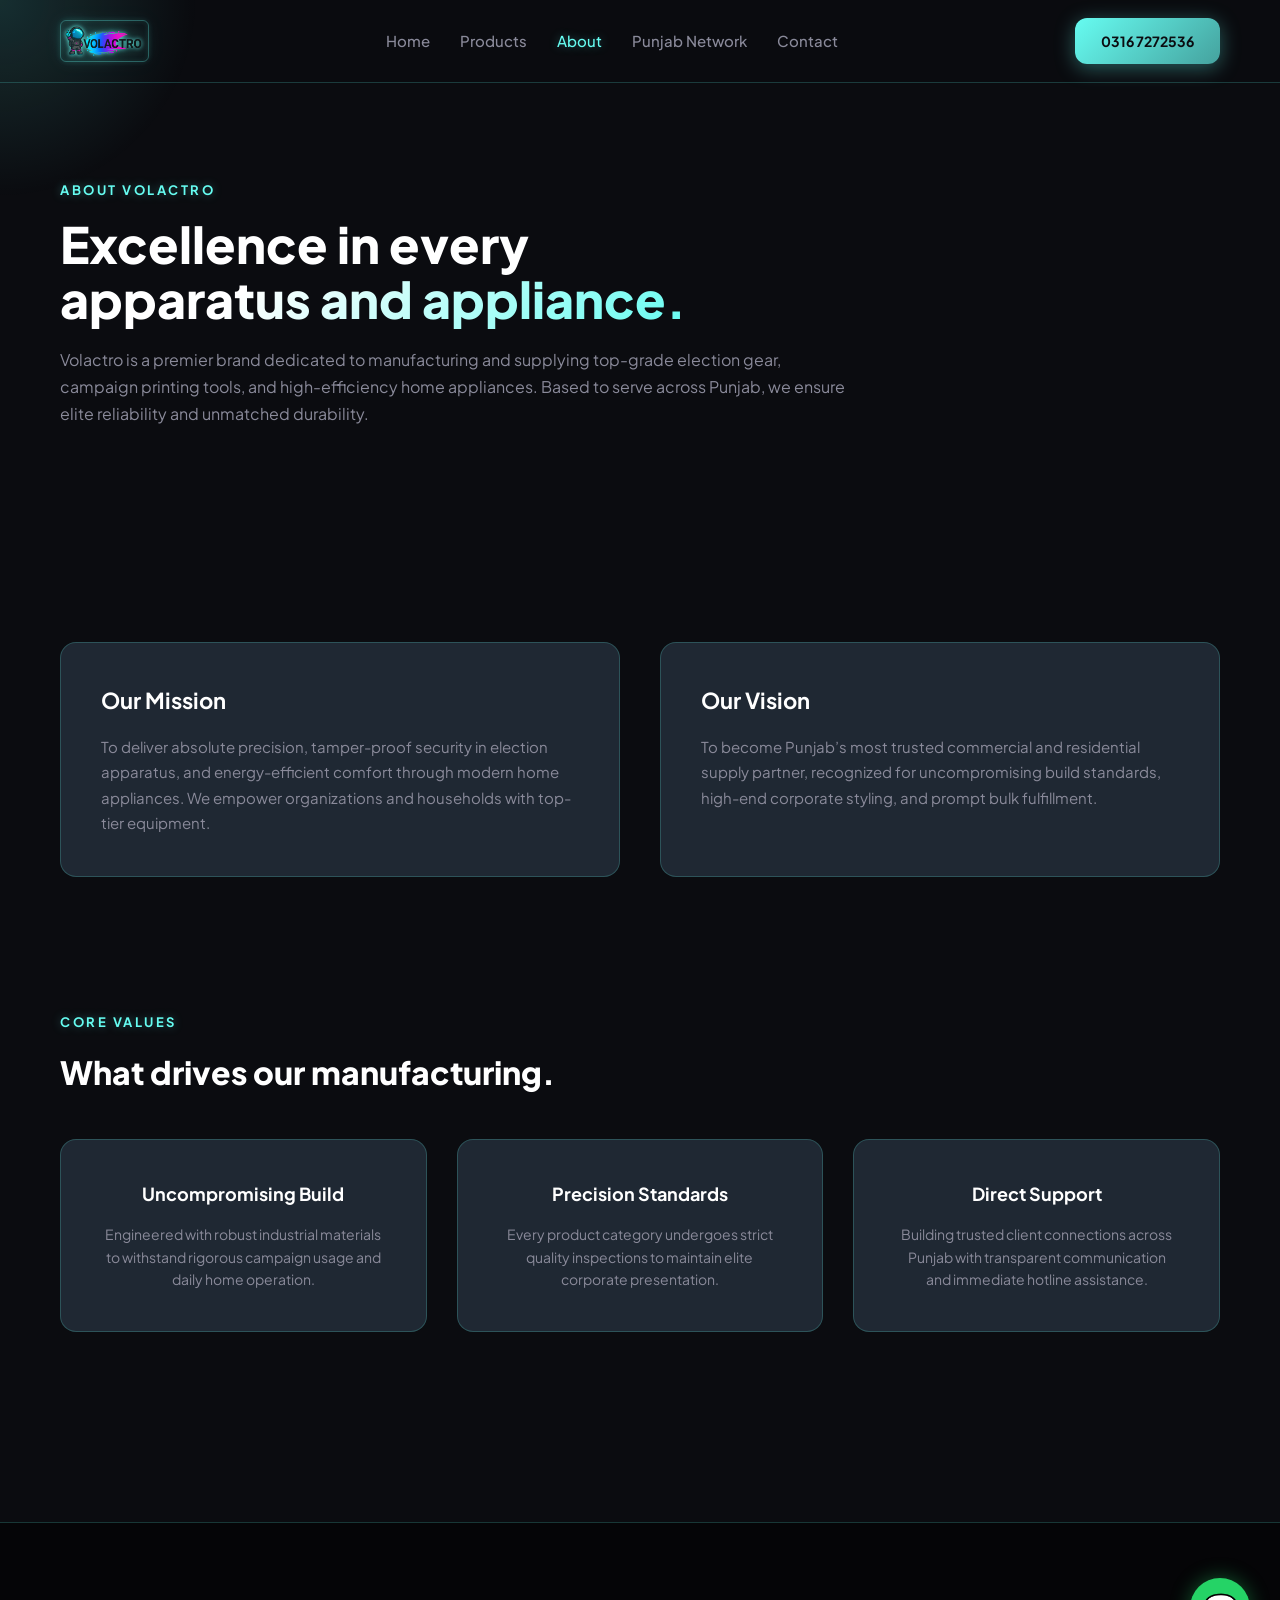
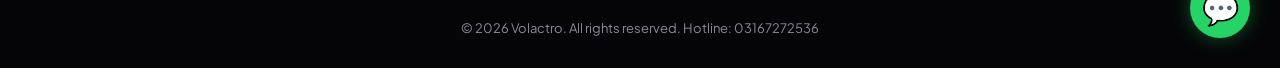
==== about.html @ 0dffbdee "Add files via upload" ====
<!DOCTYPE html>
<html lang="en">
<head>
<meta charset="UTF-8">
<meta name="viewport" content="width=device-width, initial-scale=1.0">
<title>About Volactro — Premium Brand Identity</title>
<link rel="stylesheet" href="style.css">
<link href="https://unpkg.com/aos@2.3.1/dist/aos.css" rel="stylesheet">
<link href="https://fonts.googleapis.com/css2?family=Plus+Jakarta+Sans:wght@400;500;600;700;800;900&display=swap" rel="stylesheet">
<style>
  .about-grid { display: grid; grid-template-columns: 1fr 1fr; gap: 40px; margin-top: 50px; }
  .about-card { background: var(--panel); border: 1px solid var(--panel-border); border-radius: 16px; padding: 40px; }
  .about-card h3 { color: #fff; font-size: 22px; margin-bottom: 15px; font-weight: 700; }
  .about-card p { color: var(--text-muted); line-height: 1.7; font-size: 15px; }
  
  .features-grid { display: grid; grid-template-columns: repeat(3, 1fr); gap: 30px; margin-top: 40px; }
  .feature-card { background: var(--panel); padding: 40px; border-radius: 16px; border: 1px solid var(--panel-border); text-align: center; }
  .feature-card h3 { color: #fff; margin-bottom: 15px; font-size: 18px; }
  .feature-card p { color: var(--text-muted); font-size: 14px; line-height: 1.6; }

  @media(max-width: 768px) { .about-grid, .features-grid { grid-template-columns: 1fr; } }
</style>
</head>
<body>

<div class="cursor-glow" aria-hidden="true"></div>

<!-- Navbar with Animated Logo -->
<header class="nav">
  <div class="container nav-inner">
    <a href="index.html" class="brand">
      <img src="volactro logo.png" alt="Volactro Logo" class="brand-logo-img" onerror="this.style.display='none';this.nextElementSibling.style.display='inline';">
      <span style="display:none; color:#fff;">VOLACTRO</span>
    </a>
    <nav class="nav-links">
      <a href="index.html">Home</a>
      <a href="products.html">Products</a>
      <a href="about.html" class="active">About</a>
      <a href="map.html">Punjab Network</a>
      <a href="contact.html">Contact</a>
    </nav>
    <div class="nav-cta"><a href="tel:03167272536" class="btn btn-primary">0316 7272536</a></div>
  </div>
</header>

<section class="hero section">
  <div class="container">
    <div class="eyebrow" data-aos="fade-up">About Volactro</div>
    <h1 class="display-1" data-aos="fade-up">Excellence in every<br><span class="grad-text">apparatus and appliance.</span></h1>
    <p class="hero-sub" data-aos="fade-up" data-aos-delay="100" style="margin-top: 20px; max-width: 800px;">
      Volactro is a premier brand dedicated to manufacturing and supplying top-grade election gear, campaign printing tools, and high-efficiency home appliances. Based to serve across Punjab, we ensure elite reliability and unmatched durability.
    </p>
  </div>
</section>

<section class="section-tight">
  <div class="container">
    <div class="about-grid">
      <div class="about-card floating-card" data-aos="fade-up">
        <h3>Our Mission</h3>
        <p>To deliver absolute precision, tamper-proof security in election apparatus, and energy-efficient comfort through modern home appliances. We empower organizations and households with top-tier equipment.</p>
      </div>
      <div class="about-card floating-card" data-aos="fade-up" data-aos-delay="150">
        <h3>Our Vision</h3>
        <p>To become Punjab’s most trusted commercial and residential supply partner, recognized for uncompromising build standards, high-end corporate styling, and prompt bulk fulfillment.</p>
      </div>
    </div>
  </div>
</section>

<section class="section">
  <div class="container">
    <div class="eyebrow" data-aos="fade-up">Core Values</div>
    <h2 data-aos="fade-up" data-aos-delay="100" style="font-size: 32px; font-weight: 800; margin-bottom: 30px; color: #fff;">What drives our manufacturing.</h2>
    <div class="features-grid">
      <div class="feature-card" data-aos="fade-up">
        <h3>Uncompromising Build</h3>
        <p>Engineered with robust industrial materials to withstand rigorous campaign usage and daily home operation.</p>
      </div>
      <div class="feature-card" data-aos="fade-up" data-aos-delay="150">
        <h3>Precision Standards</h3>
        <p>Every product category undergoes strict quality inspections to maintain elite corporate presentation.</p>
      </div>
      <div class="feature-card" data-aos="fade-up" data-aos-delay="300">
        <h3>Direct Support</h3>
        <p>Building trusted client connections across Punjab with transparent communication and immediate hotline assistance.</p>
      </div>
    </div>
  </div>
</section>

<footer class="footer">
  <div class="container">
    <div class="footer-bottom" style="border:none; justify-content: center;">
      <p>© 2026 Volactro. All rights reserved. Hotline: 03167272536</p>
    </div>
  </div>
</footer>

<a href="https://wa.me/923167272536?text=Hello%20Volactro,%20I%20want%20to%20know%20more%20about%20your%20company." class="whatsapp-float" target="_blank">💬</a>

<script src="https://unpkg.com/aos@2.3.1/dist/aos.js"></script>
<script>AOS.init({ duration: 1000, once: true });</script>
</body>
</html>
---- style.css ----
:root {
  --bg: #0B0C10;
  --panel: #1F2833;
  --panel-border: rgba(102, 252, 241, 0.2);
  --text: #C5C6C7;
  --text-muted: #8a8a9a;
  --accent: #66FCF1;
  --accent-glow: rgba(102, 252, 241, 0.35);
  --teal: #45A29E;
}

* { box-sizing: border-box; margin: 0; padding: 0; }
body { 
  background-color: var(--bg); 
  color: var(--text); 
  font-family: 'Plus Jakarta Sans', system-ui, -apple-system, sans-serif; 
  overflow-x: hidden; 
  line-height: 1.6;
  animation: pageFadeIn 0.6s ease-out forwards;
}

@keyframes pageFadeIn {
  from { opacity: 0; transform: translateY(15px); }
  to { opacity: 1; transform: translateY(0); }
}

a { text-decoration: none; color: inherit; transition: 0.2s; }

.container { max-width: 1200px; margin: 0 auto; padding: 0 20px; }
.section { padding: 90px 0; }
.section-tight { padding: 45px 0; }

/* Preloader Animation */
.preloader {
  position: fixed !important; top: 0 !important; left: 0 !important; right: 0 !important; bottom: 0 !important;
  width: 100% !important; height: 100vh !important; background: var(--bg) !important;
  z-index: 999999 !important; display: flex !important; flex-direction: column !important;
  align-items: center !important; justify-content: center !important;
  overflow: hidden !important; animation: hideContainer 0.5s ease 3.8s forwards;
}
.preloader-logo {
  font-size: 38px; font-weight: 900; color: #fff; letter-spacing: 5px;
  text-shadow: 0 0 25px var(--accent);
  animation: pulseLogo 0.8s infinite alternate;
}
@keyframes pulseLogo {
  from { transform: scale(1); opacity: 0.8; }
  to { transform: scale(1.05); opacity: 1; }
}
@keyframes hideContainer {
  to { opacity: 0; visibility: hidden; pointer-events: none; }
}
.preloader.hidden { display: none !important; }

/* Cursor Glow Effect */
.cursor-glow {
  position: fixed !important; pointer-events: none !important; z-index: 99999 !important;
  width: 400px; height: 400px; transform: translate(-50%, -50%); border-radius: 50%;
  background: radial-gradient(circle, rgba(102, 252, 241, 0.15) 0%, rgba(0, 0, 0, 0) 70%);
  transition: background 0.4s ease;
}

/* Navigation */
.nav { position: fixed; top: 0; left: 0; width: 100%; background: rgba(11, 12, 16, 0.9); backdrop-filter: blur(12px); z-index: 100; border-bottom: 1px solid var(--panel-border); padding: 18px 0; }
.nav-inner { display: flex; align-items: center; justify-content: space-between; }
.brand { font-weight: 900; font-size: 22px; display: flex; align-items: center; gap: 10px; color: #fff; }

/* Animated Logo Stroke & Glow Effect */
.brand-logo-img { 
  height: 42px; width: auto; 
  filter: drop-shadow(0 0 2px var(--accent)) drop-shadow(0 0 8px var(--accent-glow)); 
  border: 1px solid rgba(102, 252, 241, 0.3);
  padding: 3px;
  border-radius: 6px;
  animation: logoFloat 3s ease-in-out infinite;
}

@keyframes logoFloat {
  0% { transform: translateY(0px); filter: drop-shadow(0 0 4px var(--accent)); }
  50% { transform: translateY(-4px); filter: drop-shadow(0 0 12px var(--accent)); }
  100% { transform: translateY(0px); filter: drop-shadow(0 0 4px var(--accent)); }
}

.nav-links { display: flex; gap: 30px; font-size: 15px; color: var(--text-muted); font-weight: 500; }
.nav-links a:hover, .nav-links a.active { color: var(--accent); text-shadow: 0 0 10px var(--accent-glow); }

/* Buttons */
.btn { display: inline-flex; align-items: center; gap: 10px; padding: 12px 26px; border-radius: 12px; font-weight: 700; font-size: 14px; transition: all 0.3s ease; cursor: pointer; }
.btn-primary { background: linear-gradient(135deg, var(--accent), var(--teal)); color: var(--bg); box-shadow: 0 4px 20px var(--accent-glow); }
.btn-primary:hover { transform: translateY(-3px); opacity: 0.9; }
.btn-ghost { background: var(--panel); color: #fff; border: 1px solid var(--panel-border); }
.btn-ghost:hover { border-color: var(--accent); background: rgba(102, 252, 241, 0.05); }

/* Hero Section */
.hero { padding-top: 180px; }
.hero-grid { display: grid; grid-template-columns: 1.1fr 0.9fr; gap: 50px; align-items: center; }
.eyebrow { font-size: 13px; text-transform: uppercase; letter-spacing: 2.5px; color: var(--accent); margin-bottom: 15px; font-weight: 700; text-shadow: 0 0 10px var(--accent-glow); }
.display-1 { font-size: 50px; line-height: 1.1; font-weight: 900; margin-bottom: 20px; color: #fff; }
.grad-text { background: linear-gradient(135deg, #fff 30%, var(--accent)); -webkit-background-clip: text; -webkit-text-fill-color: transparent; }
.hero-sub { font-size: 16px; color: var(--text-muted); line-height: 1.7; margin-bottom: 30px; }

/* Product Cards Grid */
.work-grid { display: grid; grid-template-columns: repeat(3, 1fr); gap: 25px; margin-top: 40px; }
.work-card-link { 
  background: var(--panel); border: 1px solid var(--panel-border); border-radius: 16px; 
  overflow: hidden; position: relative; min-height: 260px; display: flex;
  flex-direction: column; justify-content: flex-end; text-decoration: none;
  transition: all 0.35s cubic-bezier(0.16, 1, 0.3, 1);
}
.work-card-link:hover { transform: translateY(-8px); border-color: var(--accent); box-shadow: 0 12px 35px rgba(102, 252, 241, 0.25); }
.work-card-link h4 { font-size: 19px; margin-bottom: 4px; color: #fff; font-weight: 700; transition: 0.2s; }
.work-card-link:hover h4 { color: var(--accent); }
.work-card-link span { font-size: 13px; color: var(--text-muted); }

/* Floating Cards Animation */
@keyframes floatAnim {
  0% { transform: translateY(0px); }
  50% { transform: translateY(-6px); }
  100% { transform: translateY(0px); }
}
.floating-card { animation: floatAnim 4s ease-in-out infinite; }

/* WhatsApp Float */
.whatsapp-float {
  position: fixed; bottom: 30px; right: 30px; background-color: #25d366; color: #fff;
  width: 60px; height: 60px; border-radius: 50%; display: flex; align-items: center;
  justify-content: center; font-size: 30px; z-index: 999; transition: all 0.3s ease;
  box-shadow: 0 0 20px rgba(37, 211, 102, 0.4);
}
.whatsapp-float:hover { transform: scale(1.1); background-color: #20ba5a; }

/* Footer */
.footer { background: #050507; border-top: 1px solid var(--panel-border); padding: 70px 0 30px; margin-top: 100px; }
.footer-top { display: grid; grid-template-columns: 2fr 1fr 1fr 1fr; gap: 40px; margin-bottom: 50px; }
.footer-brand p { color: var(--text-muted); font-size: 14px; margin-top: 15px; line-height: 1.6; }
.footer-links { list-style: none; display: flex; flex-direction: column; gap: 12px; color: var(--text-muted); font-size: 14px; }
.footer-links a:hover { color: var(--accent); }
.footer-bottom { border-top: 1px solid var(--panel-border); padding-top: 25px; display: flex; justify-content: space-between; font-size: 13px; color: var(--text-muted); }

@media(max-width: 768px) {
  .hero-grid, .work-grid, .footer-top { grid-template-columns: 1fr; }
  .display-1 { font-size: 36px; }
  .nav-links { display: none; }
}
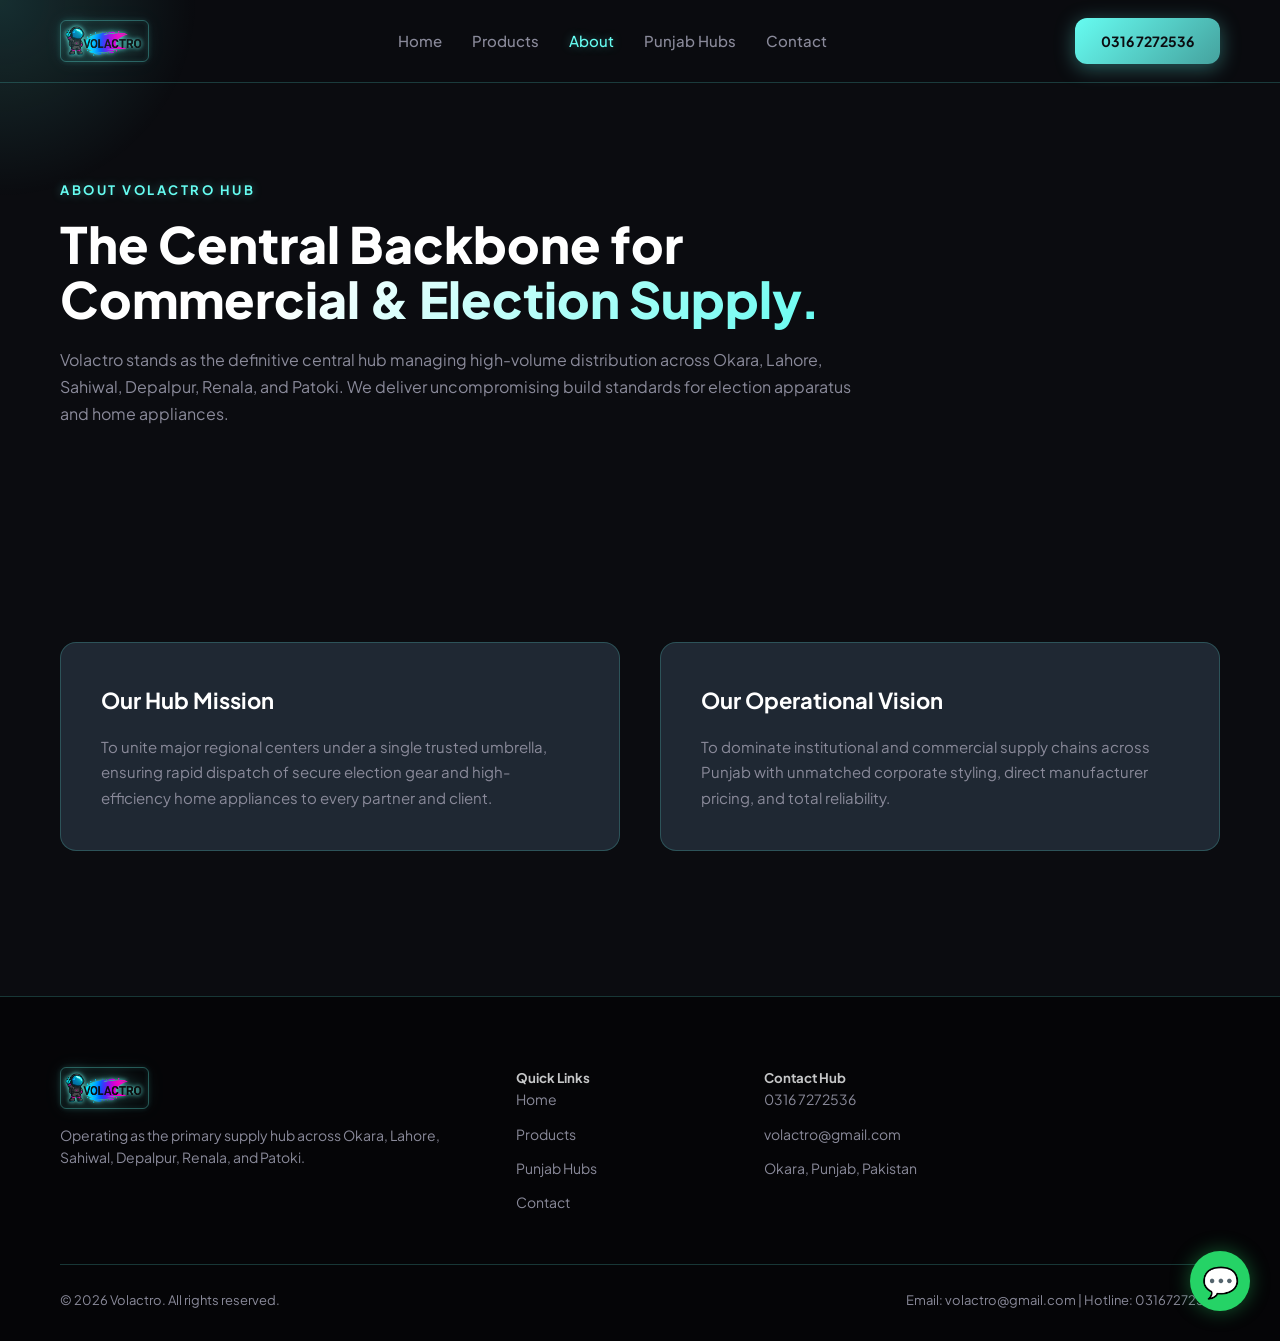
==== commit 70552d23: "Update about.html" ====
--- a/about.html
+++ b/about.html
@@ -25,7 +25,6 @@
 
 <div class="cursor-glow" aria-hidden="true"></div>
 
-<!-- Navbar with Animated Logo -->
 <header class="nav">
   <div class="container nav-inner">
     <a href="index.html" class="brand">
@@ -36,7 +35,7 @@
       <a href="index.html">Home</a>
       <a href="products.html">Products</a>
       <a href="about.html" class="active">About</a>
-      <a href="map.html">Punjab Network</a>
+      <a href="map.html">Punjab Hubs</a>
       <a href="contact.html">Contact</a>
     </nav>
     <div class="nav-cta"><a href="tel:03167272536" class="btn btn-primary">0316 7272536</a></div>
@@ -45,10 +44,10 @@
 
 <section class="hero section">
   <div class="container">
-    <div class="eyebrow" data-aos="fade-up">About Volactro</div>
-    <h1 class="display-1" data-aos="fade-up">Excellence in every<br><span class="grad-text">apparatus and appliance.</span></h1>
+    <div class="eyebrow" data-aos="fade-up">About Volactro Hub</div>
+    <h1 class="display-1" data-aos="fade-up">The Central Backbone for<br><span class="grad-text">Commercial &amp; Election Supply.</span></h1>
     <p class="hero-sub" data-aos="fade-up" data-aos-delay="100" style="margin-top: 20px; max-width: 800px;">
-      Volactro is a premier brand dedicated to manufacturing and supplying top-grade election gear, campaign printing tools, and high-efficiency home appliances. Based to serve across Punjab, we ensure elite reliability and unmatched durability.
+      Volactro stands as the definitive central hub managing high-volume distribution across Okara, Lahore, Sahiwal, Depalpur, Renala, and Patoki. We deliver uncompromising build standards for election apparatus and home appliances.
     </p>
   </div>
 </section>
@@ -57,33 +56,12 @@
   <div class="container">
     <div class="about-grid">
       <div class="about-card floating-card" data-aos="fade-up">
-        <h3>Our Mission</h3>
-        <p>To deliver absolute precision, tamper-proof security in election apparatus, and energy-efficient comfort through modern home appliances. We empower organizations and households with top-tier equipment.</p>
+        <h3>Our Hub Mission</h3>
+        <p>To unite major regional centers under a single trusted umbrella, ensuring rapid dispatch of secure election gear and high-efficiency home appliances to every partner and client.</p>
       </div>
       <div class="about-card floating-card" data-aos="fade-up" data-aos-delay="150">
-        <h3>Our Vision</h3>
-        <p>To become Punjab’s most trusted commercial and residential supply partner, recognized for uncompromising build standards, high-end corporate styling, and prompt bulk fulfillment.</p>
-      </div>
-    </div>
-  </div>
-</section>
-
-<section class="section">
-  <div class="container">
-    <div class="eyebrow" data-aos="fade-up">Core Values</div>
-    <h2 data-aos="fade-up" data-aos-delay="100" style="font-size: 32px; font-weight: 800; margin-bottom: 30px; color: #fff;">What drives our manufacturing.</h2>
-    <div class="features-grid">
-      <div class="feature-card" data-aos="fade-up">
-        <h3>Uncompromising Build</h3>
-        <p>Engineered with robust industrial materials to withstand rigorous campaign usage and daily home operation.</p>
-      </div>
-      <div class="feature-card" data-aos="fade-up" data-aos-delay="150">
-        <h3>Precision Standards</h3>
-        <p>Every product category undergoes strict quality inspections to maintain elite corporate presentation.</p>
-      </div>
-      <div class="feature-card" data-aos="fade-up" data-aos-delay="300">
-        <h3>Direct Support</h3>
-        <p>Building trusted client connections across Punjab with transparent communication and immediate hotline assistance.</p>
+        <h3>Our Operational Vision</h3>
+        <p>To dominate institutional and commercial supply chains across Punjab with unmatched corporate styling, direct manufacturer pricing, and total reliability.</p>
       </div>
     </div>
   </div>
@@ -91,15 +69,42 @@
 
 <footer class="footer">
   <div class="container">
-    <div class="footer-bottom" style="border:none; justify-content: center;">
-      <p>© 2026 Volactro. All rights reserved. Hotline: 03167272536</p>
+    <div class="footer-top">
+      <div class="footer-brand">
+        <a href="index.html" class="brand">
+          <img src="volactro logo.png" alt="Volactro Logo" class="brand-logo-img" onerror="this.style.display='none';this.nextElementSibling.style.display='inline';">
+          <span style="display:none; color:#fff;">VOLACTRO</span>
+        </a>
+        <p>Operating as the primary supply hub across Okara, Lahore, Sahiwal, Depalpur, Renala, and Patoki.</p>
+      </div>
+      <div>
+        <h5>Quick Links</h5>
+        <ul class="footer-links">
+          <li><a href="index.html">Home</a></li>
+          <li><a href="products.html">Products</a></li>
+          <li><a href="map.html">Punjab Hubs</a></li>
+          <li><a href="contact.html">Contact</a></li>
+        </ul>
+      </div>
+      <div>
+        <h5>Contact Hub</h5>
+        <ul class="footer-links">
+          <li><a href="tel:03167272536">0316 7272536</a></li>
+          <li><a href="mailto:volactro@gmail.com">volactro@gmail.com</a></li>
+          <li><a href="contact.html">Okara, Punjab, Pakistan</a></li>
+        </ul>
+      </div>
+    </div>
+    <div class="footer-bottom">
+      <p>© 2026 Volactro. All rights reserved.</p>
+      <p>Email: volactro@gmail.com | Hotline: 03167272536</p>
     </div>
   </div>
 </footer>
 
-<a href="https://wa.me/923167272536?text=Hello%20Volactro,%20I%20want%20to%20know%20more%20about%20your%20company." class="whatsapp-float" target="_blank">💬</a>
+<a href="https://wa.me/923167272536?text=Hello%20Volactro,%20I%20want%20to%20know%20more%20about%20your%20hub." class="whatsapp-float" target="_blank">💬</a>
 
 <script src="https://unpkg.com/aos@2.3.1/dist/aos.js"></script>
 <script>AOS.init({ duration: 1000, once: true });</script>
 </body>
-</html>+</html>
--- a/style.css
+++ b/style.css
@@ -65,7 +65,6 @@
 .nav-inner { display: flex; align-items: center; justify-content: space-between; }
 .brand { font-weight: 900; font-size: 22px; display: flex; align-items: center; gap: 10px; color: #fff; }
 
-/* Animated Logo Stroke & Glow Effect */
 .brand-logo-img { 
   height: 42px; width: auto; 
   filter: drop-shadow(0 0 2px var(--accent)) drop-shadow(0 0 8px var(--accent-glow)); 
@@ -99,6 +98,19 @@
 .grad-text { background: linear-gradient(135deg, #fff 30%, var(--accent)); -webkit-background-clip: text; -webkit-text-fill-color: transparent; }
 .hero-sub { font-size: 16px; color: var(--text-muted); line-height: 1.7; margin-bottom: 30px; }
 
+/* Stats Grid */
+.stats-grid { display: grid; grid-template-columns: repeat(4, 1fr); gap: 20px; margin-top: 50px; }
+.stat-card { background: var(--panel); border: 1px solid var(--panel-border); padding: 25px; border-radius: 16px; text-align: center; }
+.stat-card h3 { font-size: 32px; font-weight: 900; color: #fff; margin-bottom: 5px; text-shadow: 0 0 10px var(--accent-glow); }
+.stat-card p { font-size: 13px; color: var(--text-muted); text-transform: uppercase; letter-spacing: 1px; }
+
+/* Hub Cities Grid */
+.hub-grid { display: grid; grid-template-columns: repeat(3, 1fr); gap: 20px; margin-top: 40px; }
+.hub-card { background: var(--panel); border: 1px solid var(--panel-border); padding: 30px; border-radius: 16px; text-align: center; transition: 0.3s; }
+.hub-card:hover { border-color: var(--accent); transform: translateY(-5px); box-shadow: 0 10px 30px rgba(102, 252, 241, 0.15); }
+.hub-card h4 { font-size: 20px; color: #fff; margin-bottom: 8px; font-weight: 700; }
+.hub-card span { font-size: 13px; color: var(--accent); font-weight: 600; text-transform: uppercase; letter-spacing: 1px; }
+
 /* Product Cards Grid */
 .work-grid { display: grid; grid-template-columns: repeat(3, 1fr); gap: 25px; margin-top: 40px; }
 .work-card-link { 
@@ -112,7 +124,6 @@
 .work-card-link:hover h4 { color: var(--accent); }
 .work-card-link span { font-size: 13px; color: var(--text-muted); }
 
-/* Floating Cards Animation */
 @keyframes floatAnim {
   0% { transform: translateY(0px); }
   50% { transform: translateY(-6px); }
@@ -138,7 +149,7 @@
 .footer-bottom { border-top: 1px solid var(--panel-border); padding-top: 25px; display: flex; justify-content: space-between; font-size: 13px; color: var(--text-muted); }
 
 @media(max-width: 768px) {
-  .hero-grid, .work-grid, .footer-top { grid-template-columns: 1fr; }
+  .hero-grid, .work-grid, .footer-grid, .stats-grid, .hub-grid, .footer-top { grid-template-columns: 1fr; }
   .display-1 { font-size: 36px; }
   .nav-links { display: none; }
-}+}
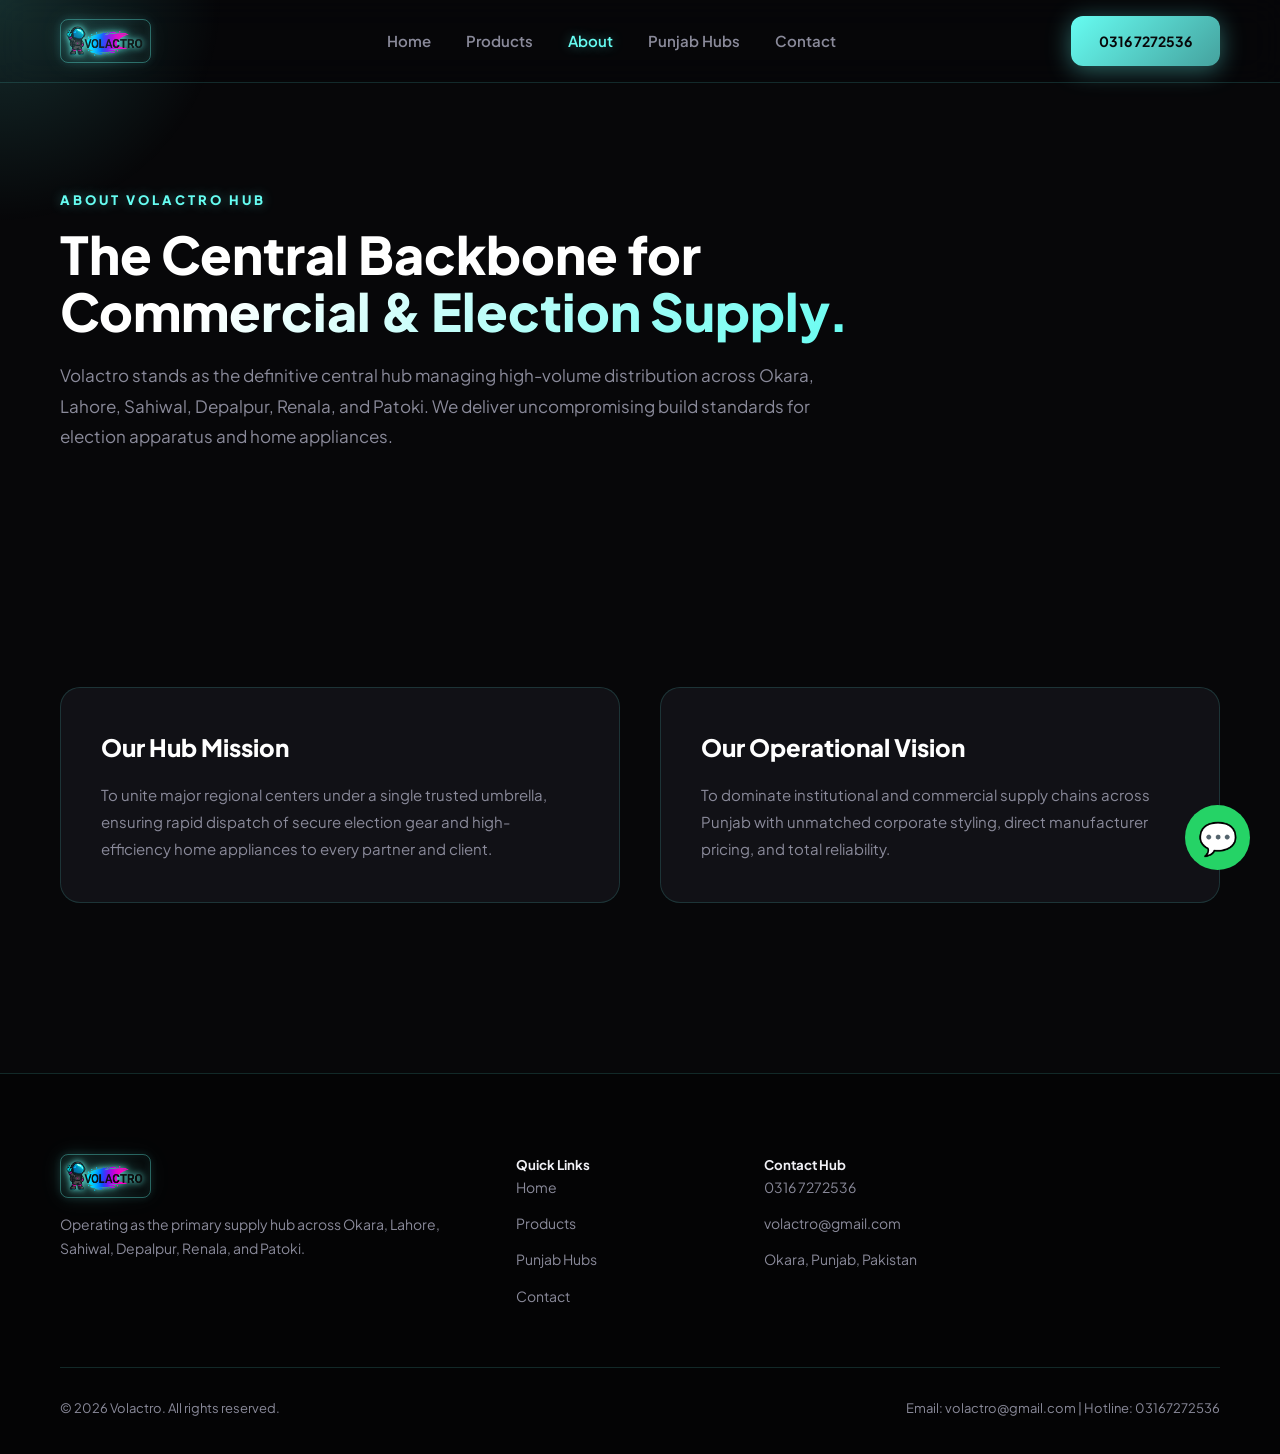
==== commit e083c658: "Update about.html" ====
--- a/about.html
+++ b/about.html
@@ -9,16 +9,10 @@
 <link href="https://fonts.googleapis.com/css2?family=Plus+Jakarta+Sans:wght@400;500;600;700;800;900&display=swap" rel="stylesheet">
 <style>
   .about-grid { display: grid; grid-template-columns: 1fr 1fr; gap: 40px; margin-top: 50px; }
-  .about-card { background: var(--panel); border: 1px solid var(--panel-border); border-radius: 16px; padding: 40px; }
-  .about-card h3 { color: #fff; font-size: 22px; margin-bottom: 15px; font-weight: 700; }
-  .about-card p { color: var(--text-muted); line-height: 1.7; font-size: 15px; }
-  
-  .features-grid { display: grid; grid-template-columns: repeat(3, 1fr); gap: 30px; margin-top: 40px; }
-  .feature-card { background: var(--panel); padding: 40px; border-radius: 16px; border: 1px solid var(--panel-border); text-align: center; }
-  .feature-card h3 { color: #fff; margin-bottom: 15px; font-size: 18px; }
-  .feature-card p { color: var(--text-muted); font-size: 14px; line-height: 1.6; }
-
-  @media(max-width: 768px) { .about-grid, .features-grid { grid-template-columns: 1fr; } }
+  .about-card { background: var(--panel); border: 1px solid var(--panel-border); border-radius: 20px; padding: 40px; }
+  .about-card h3 { color: #fff; font-size: 24px; margin-bottom: 15px; font-weight: 800; }
+  .about-card p { color: var(--text-muted); line-height: 1.8; font-size: 15px; }
+  @media(max-width: 768px) { .about-grid { grid-template-columns: 1fr; } }
 </style>
 </head>
 <body>
--- a/style.css
+++ b/style.css
@@ -1,155 +1,182 @@
 :root {
-  --bg: #0B0C10;
-  --panel: #1F2833;
-  --panel-border: rgba(102, 252, 241, 0.2);
-  --text: #C5C6C7;
+  --bg: #070709;
+  --panel: #111116;
+  --panel-border: rgba(102, 252, 241, 0.15);
+  --text: #f0f0f5;
   --text-muted: #8a8a9a;
   --accent: #66FCF1;
-  --accent-glow: rgba(102, 252, 241, 0.35);
+  --accent-glow: rgba(102, 252, 241, 0.4);
   --teal: #45A29E;
 }
 
 * { box-sizing: border-box; margin: 0; padding: 0; }
+html { scroll-behavior: smooth; }
 body { 
   background-color: var(--bg); 
   color: var(--text); 
   font-family: 'Plus Jakarta Sans', system-ui, -apple-system, sans-serif; 
   overflow-x: hidden; 
   line-height: 1.6;
-  animation: pageFadeIn 0.6s ease-out forwards;
-}
-
-@keyframes pageFadeIn {
-  from { opacity: 0; transform: translateY(15px); }
-  to { opacity: 1; transform: translateY(0); }
 }
 
 a { text-decoration: none; color: inherit; transition: 0.2s; }
 
 .container { max-width: 1200px; margin: 0 auto; padding: 0 20px; }
-.section { padding: 90px 0; }
-.section-tight { padding: 45px 0; }
+.section { padding: 100px 0; position: relative; }
+.section-tight { padding: 50px 0; }
 
-/* Preloader Animation */
+/* Cinematic Full-Screen Preloader */
 .preloader {
   position: fixed !important; top: 0 !important; left: 0 !important; right: 0 !important; bottom: 0 !important;
-  width: 100% !important; height: 100vh !important; background: var(--bg) !important;
+  width: 100% !important; height: 100vh !important; background: #050507 !important;
   z-index: 999999 !important; display: flex !important; flex-direction: column !important;
   align-items: center !important; justify-content: center !important;
-  overflow: hidden !important; animation: hideContainer 0.5s ease 3.8s forwards;
+  overflow: hidden !important; animation: hideContainer 0.5s ease 3.5s forwards;
 }
 .preloader-logo {
-  font-size: 38px; font-weight: 900; color: #fff; letter-spacing: 5px;
-  text-shadow: 0 0 25px var(--accent);
+  font-size: 42px; font-weight: 900; color: #fff; letter-spacing: 6px;
+  text-shadow: 0 0 30px var(--accent);
   animation: pulseLogo 0.8s infinite alternate;
 }
 @keyframes pulseLogo {
-  from { transform: scale(1); opacity: 0.8; }
-  to { transform: scale(1.05); opacity: 1; }
+  from { transform: scale(1); opacity: 0.7; filter: drop-shadow(0 0 5px var(--accent)); }
+  to { transform: scale(1.06); opacity: 1; filter: drop-shadow(0 0 20px var(--accent)); }
 }
 @keyframes hideContainer {
   to { opacity: 0; visibility: hidden; pointer-events: none; }
 }
 .preloader.hidden { display: none !important; }
 
-/* Cursor Glow Effect */
+/* Immersive Soft Cursor Glow */
 .cursor-glow {
   position: fixed !important; pointer-events: none !important; z-index: 99999 !important;
-  width: 400px; height: 400px; transform: translate(-50%, -50%); border-radius: 50%;
-  background: radial-gradient(circle, rgba(102, 252, 241, 0.15) 0%, rgba(0, 0, 0, 0) 70%);
-  transition: background 0.4s ease;
+  width: 450px; height: 450px; transform: translate(-50%, -50%); border-radius: 50%;
+  background: radial-gradient(circle, rgba(102, 252, 241, 0.16) 0%, rgba(0, 0, 0, 0) 70%);
+  transition: width 0.3s, height: 0.3s;
 }
 
-/* Navigation */
-.nav { position: fixed; top: 0; left: 0; width: 100%; background: rgba(11, 12, 16, 0.9); backdrop-filter: blur(12px); z-index: 100; border-bottom: 1px solid var(--panel-border); padding: 18px 0; }
+/* Glassmorphism Sticky Navigation */
+.nav { 
+  position: fixed; top: 0; left: 0; width: 100%; 
+  background: rgba(7, 7, 9, 0.85); backdrop-filter: blur(16px); 
+  z-index: 100; border-bottom: 1px solid var(--panel-border); padding: 16px 0; 
+}
 .nav-inner { display: flex; align-items: center; justify-content: space-between; }
 .brand { font-weight: 900; font-size: 22px; display: flex; align-items: center; gap: 10px; color: #fff; }
 
 .brand-logo-img { 
-  height: 42px; width: auto; 
-  filter: drop-shadow(0 0 2px var(--accent)) drop-shadow(0 0 8px var(--accent-glow)); 
-  border: 1px solid rgba(102, 252, 241, 0.3);
-  padding: 3px;
-  border-radius: 6px;
-  animation: logoFloat 3s ease-in-out infinite;
+  height: 44px; width: auto; 
+  filter: drop-shadow(0 0 3px var(--accent)) drop-shadow(0 0 10px var(--accent-glow)); 
+  border: 1px solid rgba(102, 252, 241, 0.35);
+  padding: 4px; border-radius: 8px;
+  animation: logoFloat 3.5s ease-in-out infinite;
 }
 
 @keyframes logoFloat {
-  0% { transform: translateY(0px); filter: drop-shadow(0 0 4px var(--accent)); }
-  50% { transform: translateY(-4px); filter: drop-shadow(0 0 12px var(--accent)); }
-  100% { transform: translateY(0px); filter: drop-shadow(0 0 4px var(--accent)); }
+  0% { transform: translateY(0px) rotate(0deg); filter: drop-shadow(0 0 4px var(--accent)); }
+  50% { transform: translateY(-5px) rotate(1deg); filter: drop-shadow(0 0 15px var(--accent)); }
+  100% { transform: translateY(0px) rotate(0deg); filter: drop-shadow(0 0 4px var(--accent)); }
 }
 
-.nav-links { display: flex; gap: 30px; font-size: 15px; color: var(--text-muted); font-weight: 500; }
-.nav-links a:hover, .nav-links a.active { color: var(--accent); text-shadow: 0 0 10px var(--accent-glow); }
+.nav-links { display: flex; gap: 35px; font-size: 15px; color: var(--text-muted); font-weight: 600; }
+.nav-links a:hover, .nav-links a.active { color: var(--accent); text-shadow: 0 0 12px var(--accent-glow); }
 
-/* Buttons */
-.btn { display: inline-flex; align-items: center; gap: 10px; padding: 12px 26px; border-radius: 12px; font-weight: 700; font-size: 14px; transition: all 0.3s ease; cursor: pointer; }
-.btn-primary { background: linear-gradient(135deg, var(--accent), var(--teal)); color: var(--bg); box-shadow: 0 4px 20px var(--accent-glow); }
-.btn-primary:hover { transform: translateY(-3px); opacity: 0.9; }
+/* High-Impact Buttons */
+.btn { 
+  display: inline-flex; align-items: center; gap: 10px; padding: 14px 28px; 
+  border-radius: 12px; font-weight: 700; font-size: 14px; transition: all 0.3s cubic-bezier(0.16, 1, 0.3, 1); cursor: pointer; 
+}
+.btn-primary { 
+  background: linear-gradient(135deg, var(--accent), var(--teal)); color: var(--bg); 
+  box-shadow: 0 4px 25px var(--accent-glow); border: none; 
+}
+.btn-primary:hover { transform: translateY(-4px); box-shadow: 0 8px 35px var(--accent-glow); opacity: 0.95; }
 .btn-ghost { background: var(--panel); color: #fff; border: 1px solid var(--panel-border); }
-.btn-ghost:hover { border-color: var(--accent); background: rgba(102, 252, 241, 0.05); }
+.btn-ghost:hover { transform: translateY(-4px); border-color: var(--accent); background: rgba(102, 252, 241, 0.08); }
 
 /* Hero Section */
-.hero { padding-top: 180px; }
+.hero { padding-top: 190px; }
 .hero-grid { display: grid; grid-template-columns: 1.1fr 0.9fr; gap: 50px; align-items: center; }
-.eyebrow { font-size: 13px; text-transform: uppercase; letter-spacing: 2.5px; color: var(--accent); margin-bottom: 15px; font-weight: 700; text-shadow: 0 0 10px var(--accent-glow); }
-.display-1 { font-size: 50px; line-height: 1.1; font-weight: 900; margin-bottom: 20px; color: #fff; }
-.grad-text { background: linear-gradient(135deg, #fff 30%, var(--accent)); -webkit-background-clip: text; -webkit-text-fill-color: transparent; }
-.hero-sub { font-size: 16px; color: var(--text-muted); line-height: 1.7; margin-bottom: 30px; }
+.eyebrow { font-size: 13px; text-transform: uppercase; letter-spacing: 3px; color: var(--accent); margin-bottom: 15px; font-weight: 800; text-shadow: 0 0 12px var(--accent-glow); }
+.display-1 { font-size: 52px; line-height: 1.1; font-weight: 900; margin-bottom: 20px; color: #fff; }
+.grad-text { background: linear-gradient(135deg, #fff 20%, var(--accent) 100%); -webkit-background-clip: text; -webkit-text-fill-color: transparent; }
+.hero-sub { font-size: 17px; color: var(--text-muted); line-height: 1.8; margin-bottom: 35px; }
 
-/* Stats Grid */
-.stats-grid { display: grid; grid-template-columns: repeat(4, 1fr); gap: 20px; margin-top: 50px; }
-.stat-card { background: var(--panel); border: 1px solid var(--panel-border); padding: 25px; border-radius: 16px; text-align: center; }
-.stat-card h3 { font-size: 32px; font-weight: 900; color: #fff; margin-bottom: 5px; text-shadow: 0 0 10px var(--accent-glow); }
-.stat-card p { font-size: 13px; color: var(--text-muted); text-transform: uppercase; letter-spacing: 1px; }
+/* Enhanced Stats Counters */
+.stats-grid { display: grid; grid-template-columns: repeat(4, 1fr); gap: 20px; margin-top: 60px; }
+.stat-card { 
+  background: var(--panel); border: 1px solid var(--panel-border); padding: 30px 20px; 
+  border-radius: 18px; text-align: center; transition: 0.3s; position: relative; overflow: hidden;
+}
+.stat-card::before {
+  content: ''; position: absolute; top: 0; left: 0; width: 100%; height: 2px;
+  background: linear-gradient(90deg, transparent, var(--accent), transparent);
+  opacity: 0; transition: 0.3s;
+}
+.stat-card:hover::before { opacity: 1; }
+.stat-card:hover { transform: translateY(-5px); border-color: var(--accent); box-shadow: 0 10px 30px rgba(102, 252, 241, 0.1); }
+.stat-card h3 { font-size: 34px; font-weight: 900; color: #fff; margin-bottom: 5px; text-shadow: 0 0 15px var(--accent-glow); }
+.stat-card p { font-size: 12px; color: var(--text-muted); text-transform: uppercase; letter-spacing: 1.5px; font-weight: 600; }
 
 /* Hub Cities Grid */
-.hub-grid { display: grid; grid-template-columns: repeat(3, 1fr); gap: 20px; margin-top: 40px; }
-.hub-card { background: var(--panel); border: 1px solid var(--panel-border); padding: 30px; border-radius: 16px; text-align: center; transition: 0.3s; }
-.hub-card:hover { border-color: var(--accent); transform: translateY(-5px); box-shadow: 0 10px 30px rgba(102, 252, 241, 0.15); }
-.hub-card h4 { font-size: 20px; color: #fff; margin-bottom: 8px; font-weight: 700; }
-.hub-card span { font-size: 13px; color: var(--accent); font-weight: 600; text-transform: uppercase; letter-spacing: 1px; }
+.hub-grid { display: grid; grid-template-columns: repeat(3, 1fr); gap: 25px; margin-top: 40px; }
+.hub-card { 
+  background: var(--panel); border: 1px solid var(--panel-border); padding: 35px 30px; 
+  border-radius: 20px; text-align: center; transition: all 0.4s cubic-bezier(0.16, 1, 0.3, 1);
+  position: relative;
+}
+.hub-card:hover { 
+  border-color: var(--accent); transform: translateY(-8px); 
+  box-shadow: 0 15px 40px rgba(102, 252, 241, 0.2); 
+  background: linear-gradient(145deg, var(--panel), #16202b);
+}
+.hub-card h4 { font-size: 22px; color: #fff; margin-bottom: 8px; font-weight: 800; }
+.hub-card span { font-size: 12px; color: var(--accent); font-weight: 700; text-transform: uppercase; letter-spacing: 1.5px; }
 
 /* Product Cards Grid */
-.work-grid { display: grid; grid-template-columns: repeat(3, 1fr); gap: 25px; margin-top: 40px; }
+.work-grid { display: grid; grid-template-columns: repeat(3, 1fr); gap: 30px; margin-top: 45px; }
 .work-card-link { 
-  background: var(--panel); border: 1px solid var(--panel-border); border-radius: 16px; 
-  overflow: hidden; position: relative; min-height: 260px; display: flex;
+  background: var(--panel); border: 1px solid var(--panel-border); border-radius: 20px; 
+  overflow: hidden; position: relative; min-height: 280px; display: flex;
   flex-direction: column; justify-content: flex-end; text-decoration: none;
-  transition: all 0.35s cubic-bezier(0.16, 1, 0.3, 1);
+  transition: all 0.4s cubic-bezier(0.16, 1, 0.3, 1);
 }
-.work-card-link:hover { transform: translateY(-8px); border-color: var(--accent); box-shadow: 0 12px 35px rgba(102, 252, 241, 0.25); }
-.work-card-link h4 { font-size: 19px; margin-bottom: 4px; color: #fff; font-weight: 700; transition: 0.2s; }
+.work-card-link:hover { transform: translateY(-10px); border-color: var(--accent); box-shadow: 0 20px 45px rgba(102, 252, 241, 0.3); }
+.work-card-link h4 { font-size: 20px; margin-bottom: 6px; color: #fff; font-weight: 800; transition: 0.2s; }
 .work-card-link:hover h4 { color: var(--accent); }
-.work-card-link span { font-size: 13px; color: var(--text-muted); }
+.work-card-link span { font-size: 13px; color: var(--text-muted); font-weight: 500; }
 
 @keyframes floatAnim {
   0% { transform: translateY(0px); }
-  50% { transform: translateY(-6px); }
+  50% { transform: translateY(-8px); }
   100% { transform: translateY(0px); }
 }
-.floating-card { animation: floatAnim 4s ease-in-out infinite; }
+.floating-card { animation: floatAnim 4.5s ease-in-out infinite; }
 
-/* WhatsApp Float */
+/* WhatsApp & Quick Action Floating Widget */
+@keyframes softPulse {
+  0% { box-shadow: 0 0 15px rgba(37, 211, 102, 0.4); }
+  50% { box-shadow: 0 0 35px rgba(37, 211, 102, 0.7); }
+  100% { box-shadow: 0 0 15px rgba(37, 211, 102, 0.4); }
+}
 .whatsapp-float {
   position: fixed; bottom: 30px; right: 30px; background-color: #25d366; color: #fff;
-  width: 60px; height: 60px; border-radius: 50%; display: flex; align-items: center;
-  justify-content: center; font-size: 30px; z-index: 999; transition: all 0.3s ease;
-  box-shadow: 0 0 20px rgba(37, 211, 102, 0.4);
+  width: 65px; height: 65px; border-radius: 50%; display: flex; align-items: center;
+  justify-content: center; font-size: 32px; z-index: 999; transition: all 0.3s ease;
+  animation: softPulse 3s ease-in-out infinite;
 }
-.whatsapp-float:hover { transform: scale(1.1); background-color: #20ba5a; }
+.whatsapp-float:hover { transform: scale(1.12); background-color: #20ba5a; }
 
 /* Footer */
-.footer { background: #050507; border-top: 1px solid var(--panel-border); padding: 70px 0 30px; margin-top: 100px; }
-.footer-top { display: grid; grid-template-columns: 2fr 1fr 1fr 1fr; gap: 40px; margin-bottom: 50px; }
-.footer-brand p { color: var(--text-muted); font-size: 14px; margin-top: 15px; line-height: 1.6; }
-.footer-links { list-style: none; display: flex; flex-direction: column; gap: 12px; color: var(--text-muted); font-size: 14px; }
-.footer-links a:hover { color: var(--accent); }
-.footer-bottom { border-top: 1px solid var(--panel-border); padding-top: 25px; display: flex; justify-content: space-between; font-size: 13px; color: var(--text-muted); }
+.footer { background: #040405; border-top: 1px solid var(--panel-border); padding: 80px 0 35px; margin-top: 120px; }
+.footer-top { display: grid; grid-template-columns: 2fr 1fr 1fr 1fr; gap: 40px; margin-bottom: 60px; }
+.footer-brand p { color: var(--text-muted); font-size: 14px; margin-top: 15px; line-height: 1.7; }
+.footer-links { list-style: none; display: flex; flex-direction: column; gap: 14px; color: var(--text-muted); font-size: 14px; }
+.footer-links a:hover { color: var(--accent); padding-left: 5px; }
+.footer-bottom { border-top: 1px solid var(--panel-border); padding-top: 30px; display: flex; justify-content: space-between; font-size: 13px; color: var(--text-muted); }
 
 @media(max-width: 768px) {
-  .hero-grid, .work-grid, .footer-grid, .stats-grid, .hub-grid, .footer-top { grid-template-columns: 1fr; }
-  .display-1 { font-size: 36px; }
+  .hero-grid, .work-grid, .stats-grid, .hub-grid, .footer-top { grid-template-columns: 1fr; }
+  .display-1 { font-size: 38px; }
   .nav-links { display: none; }
 }
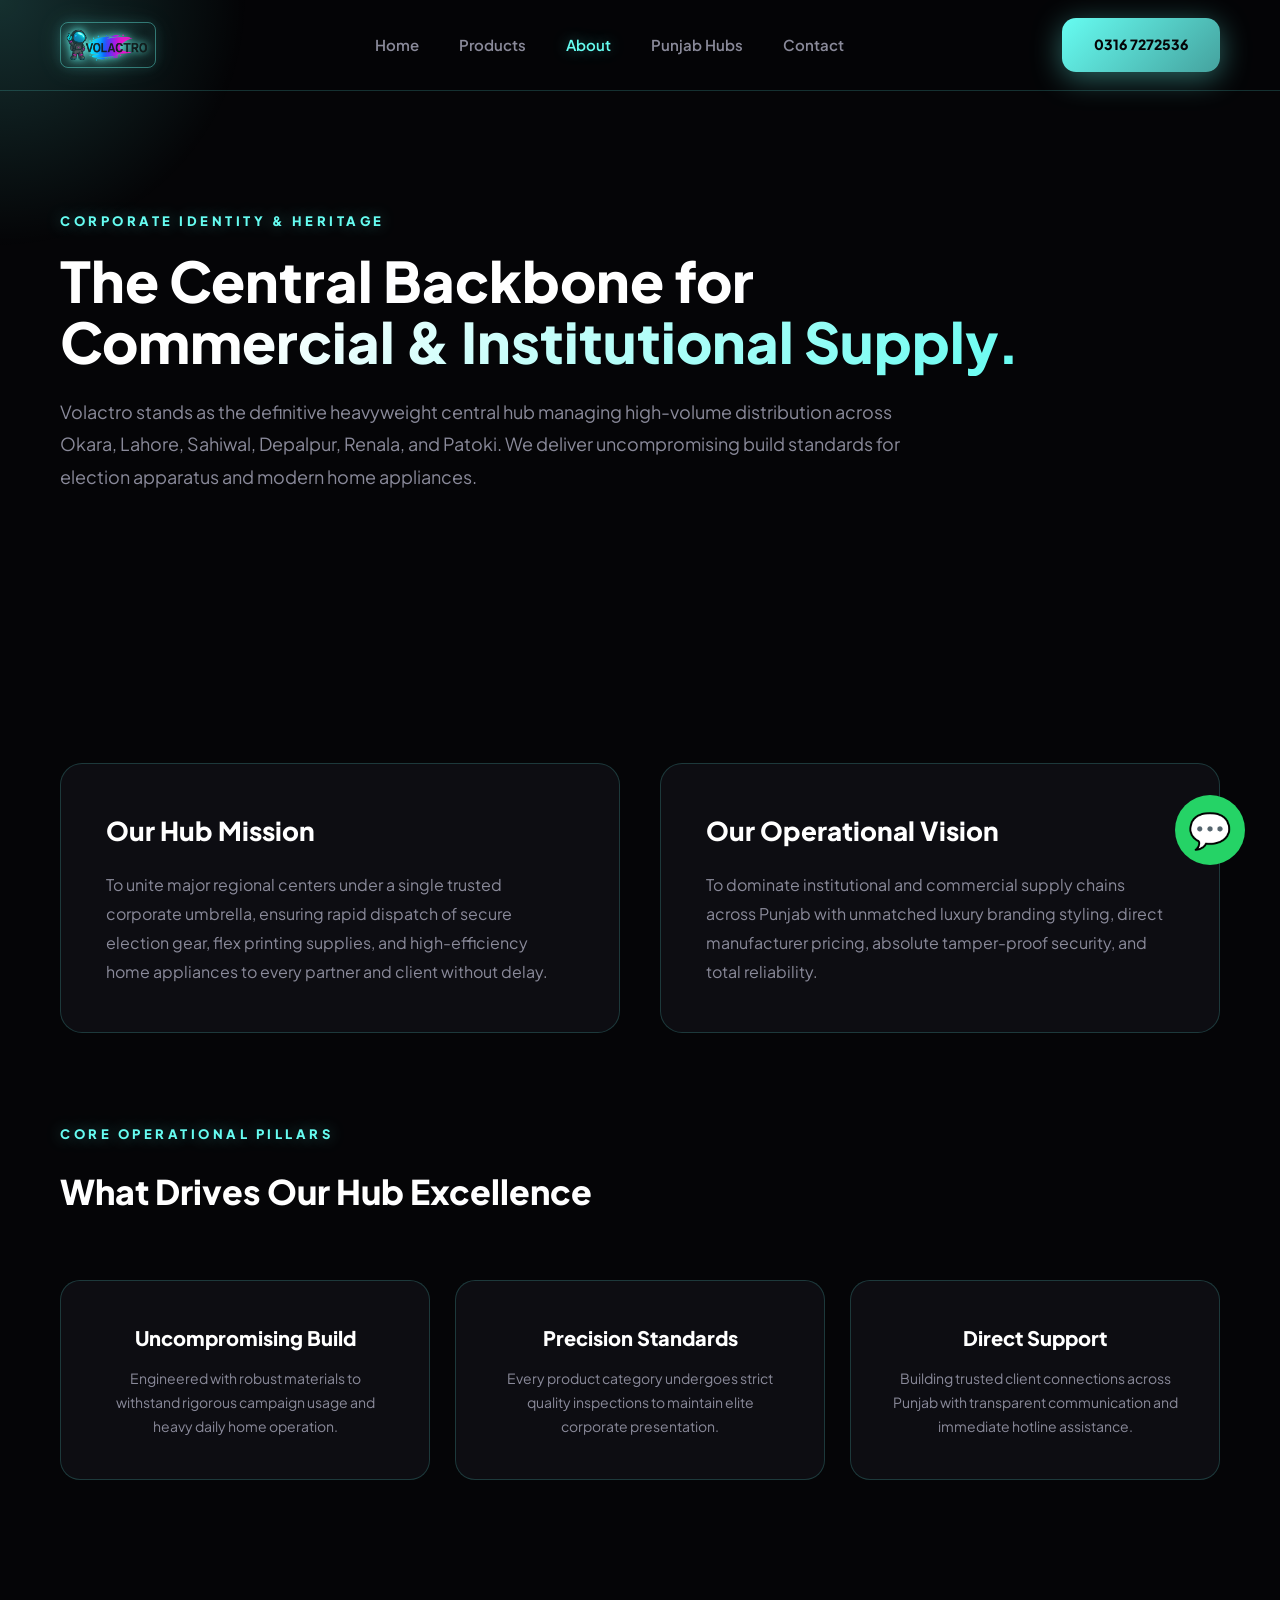
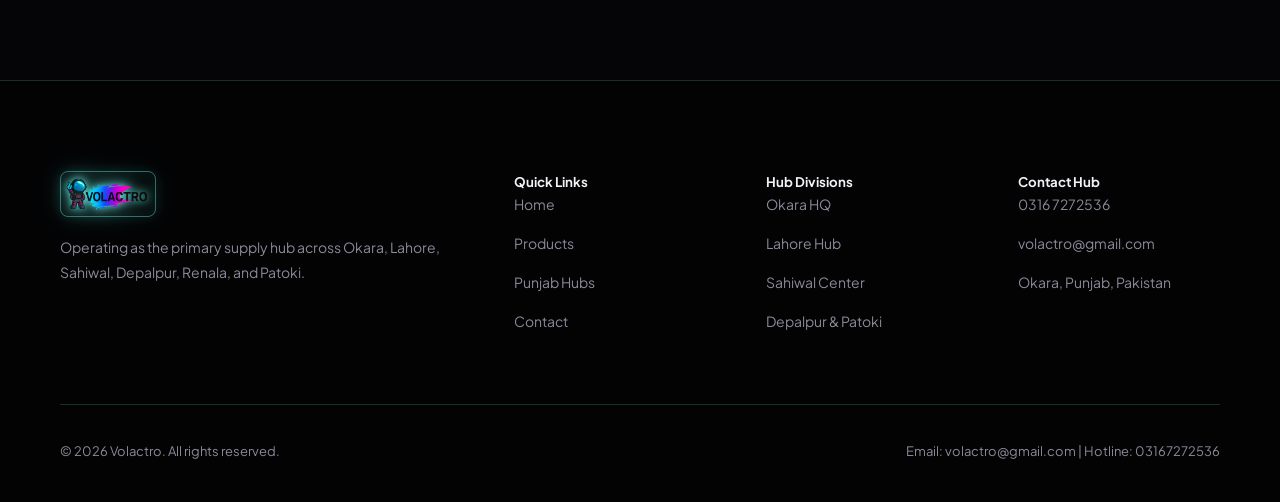
==== commit a4fed541: "Update about.html" ====
--- a/about.html
+++ b/about.html
@@ -3,19 +3,27 @@
 <head>
 <meta charset="UTF-8">
 <meta name="viewport" content="width=device-width, initial-scale=1.0">
-<title>About Volactro — Premium Brand Identity</title>
+<title>About Volactro — Premium Corporate Hub</title>
 <link rel="stylesheet" href="style.css">
 <link href="https://unpkg.com/aos@2.3.1/dist/aos.css" rel="stylesheet">
 <link href="https://fonts.googleapis.com/css2?family=Plus+Jakarta+Sans:wght@400;500;600;700;800;900&display=swap" rel="stylesheet">
 <style>
-  .about-grid { display: grid; grid-template-columns: 1fr 1fr; gap: 40px; margin-top: 50px; }
-  .about-card { background: var(--panel); border: 1px solid var(--panel-border); border-radius: 20px; padding: 40px; }
-  .about-card h3 { color: #fff; font-size: 24px; margin-bottom: 15px; font-weight: 800; }
-  .about-card p { color: var(--text-muted); line-height: 1.8; font-size: 15px; }
-  @media(max-width: 768px) { .about-grid { grid-template-columns: 1fr; } }
+  .about-grid { display: grid; grid-template-columns: 1fr 1fr; gap: 40px; margin-top: 60px; }
+  .about-card { background: var(--panel); border: 1px solid var(--panel-border); border-radius: 22px; padding: 45px; }
+  .about-card h3 { color: #fff; font-size: 26px; margin-bottom: 18px; font-weight: 800; }
+  .about-card p { color: var(--text-muted); line-height: 1.8; font-size: 16px; }
+  .values-grid { display: grid; grid-template-columns: repeat(3, 1fr); gap: 25px; margin-top: 60px; }
+  .value-card { background: var(--panel); border: 1px solid var(--panel-border); border-radius: 20px; padding: 40px; text-align: center; }
+  .value-card h4 { font-size: 20px; color: #fff; margin-bottom: 12px; font-weight: 800; }
+  .value-card p { font-size: 14px; color: var(--text-muted); line-height: 1.7; }
+  @media(max-width: 768px) { .about-grid, .values-grid { grid-template-columns: 1fr; } }
 </style>
 </head>
 <body>
+
+<div class="preloader">
+  <div class="preloader-logo">VOLACTRO</div>
+</div>
 
 <div class="cursor-glow" aria-hidden="true"></div>
 
@@ -38,10 +46,10 @@
 
 <section class="hero section">
   <div class="container">
-    <div class="eyebrow" data-aos="fade-up">About Volactro Hub</div>
-    <h1 class="display-1" data-aos="fade-up">The Central Backbone for<br><span class="grad-text">Commercial &amp; Election Supply.</span></h1>
-    <p class="hero-sub" data-aos="fade-up" data-aos-delay="100" style="margin-top: 20px; max-width: 800px;">
-      Volactro stands as the definitive central hub managing high-volume distribution across Okara, Lahore, Sahiwal, Depalpur, Renala, and Patoki. We deliver uncompromising build standards for election apparatus and home appliances.
+    <div class="eyebrow" data-aos="fade-up">Corporate Identity &amp; Heritage</div>
+    <h1 class="display-1" data-aos="fade-up">The Central Backbone for<br><span class="grad-text">Commercial &amp; Institutional Supply.</span></h1>
+    <p class="hero-sub" data-aos="fade-up" data-aos-delay="100" style="margin-top: 20px; max-width: 850px;">
+      Volactro stands as the definitive heavyweight central hub managing high-volume distribution across Okara, Lahore, Sahiwal, Depalpur, Renala, and Patoki. We deliver uncompromising build standards for election apparatus and modern home appliances.
     </p>
   </div>
 </section>
@@ -51,13 +59,35 @@
     <div class="about-grid">
       <div class="about-card floating-card" data-aos="fade-up">
         <h3>Our Hub Mission</h3>
-        <p>To unite major regional centers under a single trusted umbrella, ensuring rapid dispatch of secure election gear and high-efficiency home appliances to every partner and client.</p>
+        <p>To unite major regional centers under a single trusted corporate umbrella, ensuring rapid dispatch of secure election gear, flex printing supplies, and high-efficiency home appliances to every partner and client without delay.</p>
       </div>
       <div class="about-card floating-card" data-aos="fade-up" data-aos-delay="150">
         <h3>Our Operational Vision</h3>
-        <p>To dominate institutional and commercial supply chains across Punjab with unmatched corporate styling, direct manufacturer pricing, and total reliability.</p>
+        <p>To dominate institutional and commercial supply chains across Punjab with unmatched luxury branding styling, direct manufacturer pricing, absolute tamper-proof security, and total reliability.</p>
       </div>
     </div>
+
+    <!-- Core Values Section -->
+    <div style="margin-top: 90px;">
+      <div class="eyebrow" data-aos="fade-up">Core Operational Pillars</div>
+      <h2 data-aos="fade-up" style="font-size: 34px; font-weight: 900; color: #fff;">What Drives Our Hub Excellence</h2>
+      
+      <div class="values-grid">
+        <div class="value-card" data-aos="fade-up" data-aos-delay="0">
+          <h4>Uncompromising Build</h4>
+          <p>Engineered with robust materials to withstand rigorous campaign usage and heavy daily home operation.</p>
+        </div>
+        <div class="value-card" data-aos="fade-up" data-aos-delay="150">
+          <h4>Precision Standards</h4>
+          <p>Every product category undergoes strict quality inspections to maintain elite corporate presentation.</p>
+        </div>
+        <div class="value-card" data-aos="fade-up" data-aos-delay="300">
+          <h4>Direct Support</h4>
+          <p>Building trusted client connections across Punjab with transparent communication and immediate hotline assistance.</p>
+        </div>
+      </div>
+    </div>
+
   </div>
 </section>
 
@@ -81,6 +111,15 @@
         </ul>
       </div>
       <div>
+        <h5>Hub Divisions</h5>
+        <ul class="footer-links">
+          <li><a href="map.html">Okara HQ</a></li>
+          <li><a href="map.html">Lahore Hub</a></li>
+          <li><a href="map.html">Sahiwal Center</a></li>
+          <li><a href="map.html">Depalpur &amp; Patoki</a></li>
+        </ul>
+      </div>
+      <div>
         <h5>Contact Hub</h5>
         <ul class="footer-links">
           <li><a href="tel:03167272536">0316 7272536</a></li>
@@ -96,7 +135,7 @@
   </div>
 </footer>
 
-<a href="https://wa.me/923167272536?text=Hello%20Volactro,%20I%20want%20to%20know%20more%20about%20your%20hub." class="whatsapp-float" target="_blank">💬</a>
+<a href="https://wa.me/923167272536?text=Hello%20Volactro,%20I%20want%20to%20know%20more%20about%20your%20hub." class="whatsapp-float" target="_blank" title="Chat on WhatsApp">💬</a>
 
 <script src="https://unpkg.com/aos@2.3.1/dist/aos.js"></script>
 <script>AOS.init({ duration: 1000, once: true });</script>
--- a/style.css
+++ b/style.css
@@ -1,7 +1,7 @@
 :root {
-  --bg: #070709;
-  --panel: #111116;
-  --panel-border: rgba(102, 252, 241, 0.15);
+  --bg: #050507;
+  --panel: #0d0d12;
+  --panel-border: rgba(102, 252, 241, 0.18);
   --text: #f0f0f5;
   --text-muted: #8a8a9a;
   --accent: #66FCF1;
@@ -16,31 +16,31 @@
   color: var(--text); 
   font-family: 'Plus Jakarta Sans', system-ui, -apple-system, sans-serif; 
   overflow-x: hidden; 
-  line-height: 1.6;
+  line-height: 1.7;
 }
 
 a { text-decoration: none; color: inherit; transition: 0.2s; }
 
 .container { max-width: 1200px; margin: 0 auto; padding: 0 20px; }
-.section { padding: 100px 0; position: relative; }
-.section-tight { padding: 50px 0; }
+.section { padding: 110px 0; position: relative; }
+.section-tight { padding: 60px 0; }
 
 /* Cinematic Full-Screen Preloader */
 .preloader {
   position: fixed !important; top: 0 !important; left: 0 !important; right: 0 !important; bottom: 0 !important;
-  width: 100% !important; height: 100vh !important; background: #050507 !important;
+  width: 100% !important; height: 100vh !important; background: #030304 !important;
   z-index: 999999 !important; display: flex !important; flex-direction: column !important;
   align-items: center !important; justify-content: center !important;
   overflow: hidden !important; animation: hideContainer 0.5s ease 3.5s forwards;
 }
 .preloader-logo {
-  font-size: 42px; font-weight: 900; color: #fff; letter-spacing: 6px;
-  text-shadow: 0 0 30px var(--accent);
+  font-size: 44px; font-weight: 900; color: #fff; letter-spacing: 8px;
+  text-shadow: 0 0 35px var(--accent);
   animation: pulseLogo 0.8s infinite alternate;
 }
 @keyframes pulseLogo {
   from { transform: scale(1); opacity: 0.7; filter: drop-shadow(0 0 5px var(--accent)); }
-  to { transform: scale(1.06); opacity: 1; filter: drop-shadow(0 0 20px var(--accent)); }
+  to { transform: scale(1.06); opacity: 1; filter: drop-shadow(0 0 25px var(--accent)); }
 }
 @keyframes hideContainer {
   to { opacity: 0; visibility: hidden; pointer-events: none; }
@@ -50,133 +50,133 @@
 /* Immersive Soft Cursor Glow */
 .cursor-glow {
   position: fixed !important; pointer-events: none !important; z-index: 99999 !important;
-  width: 450px; height: 450px; transform: translate(-50%, -50%); border-radius: 50%;
-  background: radial-gradient(circle, rgba(102, 252, 241, 0.16) 0%, rgba(0, 0, 0, 0) 70%);
+  width: 500px; height: 500px; transform: translate(-50%, -50%); border-radius: 50%;
+  background: radial-gradient(circle, rgba(102, 252, 241, 0.18) 0%, rgba(0, 0, 0, 0) 70%);
   transition: width 0.3s, height: 0.3s;
 }
 
 /* Glassmorphism Sticky Navigation */
 .nav { 
   position: fixed; top: 0; left: 0; width: 100%; 
-  background: rgba(7, 7, 9, 0.85); backdrop-filter: blur(16px); 
-  z-index: 100; border-bottom: 1px solid var(--panel-border); padding: 16px 0; 
+  background: rgba(5, 5, 7, 0.9); backdrop-filter: blur(18px); 
+  z-index: 100; border-bottom: 1px solid var(--panel-border); padding: 18px 0; 
 }
 .nav-inner { display: flex; align-items: center; justify-content: space-between; }
-.brand { font-weight: 900; font-size: 22px; display: flex; align-items: center; gap: 10px; color: #fff; }
+.brand { font-weight: 900; font-size: 24px; display: flex; align-items: center; gap: 12px; color: #fff; }
 
 .brand-logo-img { 
-  height: 44px; width: auto; 
-  filter: drop-shadow(0 0 3px var(--accent)) drop-shadow(0 0 10px var(--accent-glow)); 
-  border: 1px solid rgba(102, 252, 241, 0.35);
+  height: 46px; width: auto; 
+  filter: drop-shadow(0 0 4px var(--accent)) drop-shadow(0 0 12px var(--accent-glow)); 
+  border: 1px solid rgba(102, 252, 241, 0.4);
   padding: 4px; border-radius: 8px;
   animation: logoFloat 3.5s ease-in-out infinite;
 }
 
 @keyframes logoFloat {
-  0% { transform: translateY(0px) rotate(0deg); filter: drop-shadow(0 0 4px var(--accent)); }
-  50% { transform: translateY(-5px) rotate(1deg); filter: drop-shadow(0 0 15px var(--accent)); }
-  100% { transform: translateY(0px) rotate(0deg); filter: drop-shadow(0 0 4px var(--accent)); }
+  0% { transform: translateY(0px) rotate(0deg); filter: drop-shadow(0 0 5px var(--accent)); }
+  50% { transform: translateY(-5px) rotate(1deg); filter: drop-shadow(0 0 18px var(--accent)); }
+  100% { transform: translateY(0px) rotate(0deg); filter: drop-shadow(0 0 5px var(--accent)); }
 }
 
-.nav-links { display: flex; gap: 35px; font-size: 15px; color: var(--text-muted); font-weight: 600; }
-.nav-links a:hover, .nav-links a.active { color: var(--accent); text-shadow: 0 0 12px var(--accent-glow); }
+.nav-links { display: flex; gap: 40px; font-size: 15px; color: var(--text-muted); font-weight: 600; }
+.nav-links a:hover, .nav-links a.active { color: var(--accent); text-shadow: 0 0 15px var(--accent-glow); }
 
 /* High-Impact Buttons */
 .btn { 
-  display: inline-flex; align-items: center; gap: 10px; padding: 14px 28px; 
-  border-radius: 12px; font-weight: 700; font-size: 14px; transition: all 0.3s cubic-bezier(0.16, 1, 0.3, 1); cursor: pointer; 
+  display: inline-flex; align-items: center; gap: 12px; padding: 15px 32px; 
+  border-radius: 14px; font-weight: 800; font-size: 14px; transition: all 0.35s cubic-bezier(0.16, 1, 0.3, 1); cursor: pointer; 
 }
 .btn-primary { 
   background: linear-gradient(135deg, var(--accent), var(--teal)); color: var(--bg); 
-  box-shadow: 0 4px 25px var(--accent-glow); border: none; 
+  box-shadow: 0 6px 30px var(--accent-glow); border: none; 
 }
-.btn-primary:hover { transform: translateY(-4px); box-shadow: 0 8px 35px var(--accent-glow); opacity: 0.95; }
+.btn-primary:hover { transform: translateY(-5px); box-shadow: 0 12px 40px var(--accent-glow); opacity: 0.95; }
 .btn-ghost { background: var(--panel); color: #fff; border: 1px solid var(--panel-border); }
-.btn-ghost:hover { transform: translateY(-4px); border-color: var(--accent); background: rgba(102, 252, 241, 0.08); }
+.btn-ghost:hover { transform: translateY(-5px); border-color: var(--accent); background: rgba(102, 252, 241, 0.1); }
 
 /* Hero Section */
-.hero { padding-top: 190px; }
-.hero-grid { display: grid; grid-template-columns: 1.1fr 0.9fr; gap: 50px; align-items: center; }
-.eyebrow { font-size: 13px; text-transform: uppercase; letter-spacing: 3px; color: var(--accent); margin-bottom: 15px; font-weight: 800; text-shadow: 0 0 12px var(--accent-glow); }
-.display-1 { font-size: 52px; line-height: 1.1; font-weight: 900; margin-bottom: 20px; color: #fff; }
+.hero { padding-top: 210px; }
+.hero-grid { display: grid; grid-template-columns: 1.1fr 0.9fr; gap: 60px; align-items: center; }
+.eyebrow { font-size: 13px; text-transform: uppercase; letter-spacing: 3.5px; color: var(--accent); margin-bottom: 18px; font-weight: 800; text-shadow: 0 0 15px var(--accent-glow); }
+.display-1 { font-size: 56px; line-height: 1.08; font-weight: 900; margin-bottom: 25px; color: #fff; }
 .grad-text { background: linear-gradient(135deg, #fff 20%, var(--accent) 100%); -webkit-background-clip: text; -webkit-text-fill-color: transparent; }
-.hero-sub { font-size: 17px; color: var(--text-muted); line-height: 1.8; margin-bottom: 35px; }
+.hero-sub { font-size: 18px; color: var(--text-muted); line-height: 1.8; margin-bottom: 40px; }
 
 /* Enhanced Stats Counters */
-.stats-grid { display: grid; grid-template-columns: repeat(4, 1fr); gap: 20px; margin-top: 60px; }
+.stats-grid { display: grid; grid-template-columns: repeat(4, 1fr); gap: 20px; margin-top: 70px; }
 .stat-card { 
-  background: var(--panel); border: 1px solid var(--panel-border); padding: 30px 20px; 
-  border-radius: 18px; text-align: center; transition: 0.3s; position: relative; overflow: hidden;
+  background: var(--panel); border: 1px solid var(--panel-border); padding: 35px 20px; 
+  border-radius: 20px; text-align: center; transition: 0.35s; position: relative; overflow: hidden;
 }
 .stat-card::before {
-  content: ''; position: absolute; top: 0; left: 0; width: 100%; height: 2px;
+  content: ''; position: absolute; top: 0; left: 0; width: 100%; height: 3px;
   background: linear-gradient(90deg, transparent, var(--accent), transparent);
-  opacity: 0; transition: 0.3s;
+  opacity: 0; transition: 0.35s;
 }
 .stat-card:hover::before { opacity: 1; }
-.stat-card:hover { transform: translateY(-5px); border-color: var(--accent); box-shadow: 0 10px 30px rgba(102, 252, 241, 0.1); }
-.stat-card h3 { font-size: 34px; font-weight: 900; color: #fff; margin-bottom: 5px; text-shadow: 0 0 15px var(--accent-glow); }
-.stat-card p { font-size: 12px; color: var(--text-muted); text-transform: uppercase; letter-spacing: 1.5px; font-weight: 600; }
+.stat-card:hover { transform: translateY(-8px); border-color: var(--accent); box-shadow: 0 15px 35px rgba(102, 252, 241, 0.15); }
+.stat-card h3 { font-size: 38px; font-weight: 900; color: #fff; margin-bottom: 8px; text-shadow: 0 0 20px var(--accent-glow); }
+.stat-card p { font-size: 12px; color: var(--text-muted); text-transform: uppercase; letter-spacing: 2px; font-weight: 700; }
 
 /* Hub Cities Grid */
-.hub-grid { display: grid; grid-template-columns: repeat(3, 1fr); gap: 25px; margin-top: 40px; }
+.hub-grid { display: grid; grid-template-columns: repeat(3, 1fr); gap: 25px; margin-top: 45px; }
 .hub-card { 
-  background: var(--panel); border: 1px solid var(--panel-border); padding: 35px 30px; 
-  border-radius: 20px; text-align: center; transition: all 0.4s cubic-bezier(0.16, 1, 0.3, 1);
+  background: var(--panel); border: 1px solid var(--panel-border); padding: 40px 30px; 
+  border-radius: 22px; text-align: center; transition: all 0.4s cubic-bezier(0.16, 1, 0.3, 1);
   position: relative;
 }
 .hub-card:hover { 
-  border-color: var(--accent); transform: translateY(-8px); 
-  box-shadow: 0 15px 40px rgba(102, 252, 241, 0.2); 
-  background: linear-gradient(145deg, var(--panel), #16202b);
+  border-color: var(--accent); transform: translateY(-10px); 
+  box-shadow: 0 20px 45px rgba(102, 252, 241, 0.25); 
+  background: linear-gradient(145deg, var(--panel), #141c26);
 }
-.hub-card h4 { font-size: 22px; color: #fff; margin-bottom: 8px; font-weight: 800; }
-.hub-card span { font-size: 12px; color: var(--accent); font-weight: 700; text-transform: uppercase; letter-spacing: 1.5px; }
+.hub-card h4 { font-size: 24px; color: #fff; margin-bottom: 10px; font-weight: 800; }
+.hub-card span { font-size: 12px; color: var(--accent); font-weight: 700; text-transform: uppercase; letter-spacing: 2px; }
 
 /* Product Cards Grid */
-.work-grid { display: grid; grid-template-columns: repeat(3, 1fr); gap: 30px; margin-top: 45px; }
+.work-grid { display: grid; grid-template-columns: repeat(3, 1fr); gap: 30px; margin-top: 50px; }
 .work-card-link { 
-  background: var(--panel); border: 1px solid var(--panel-border); border-radius: 20px; 
-  overflow: hidden; position: relative; min-height: 280px; display: flex;
+  background: var(--panel); border: 1px solid var(--panel-border); border-radius: 22px; 
+  overflow: hidden; position: relative; min-height: 300px; display: flex;
   flex-direction: column; justify-content: flex-end; text-decoration: none;
   transition: all 0.4s cubic-bezier(0.16, 1, 0.3, 1);
 }
-.work-card-link:hover { transform: translateY(-10px); border-color: var(--accent); box-shadow: 0 20px 45px rgba(102, 252, 241, 0.3); }
-.work-card-link h4 { font-size: 20px; margin-bottom: 6px; color: #fff; font-weight: 800; transition: 0.2s; }
+.work-card-link:hover { transform: translateY(-12px); border-color: var(--accent); box-shadow: 0 25px 50px rgba(102, 252, 241, 0.35); }
+.work-card-link h4 { font-size: 22px; margin-bottom: 8px; color: #fff; font-weight: 800; transition: 0.2s; }
 .work-card-link:hover h4 { color: var(--accent); }
-.work-card-link span { font-size: 13px; color: var(--text-muted); font-weight: 500; }
+.work-card-link span { font-size: 14px; color: var(--text-muted); font-weight: 500; }
 
 @keyframes floatAnim {
   0% { transform: translateY(0px); }
-  50% { transform: translateY(-8px); }
+  50% { transform: translateY(-10px); }
   100% { transform: translateY(0px); }
 }
 .floating-card { animation: floatAnim 4.5s ease-in-out infinite; }
 
 /* WhatsApp & Quick Action Floating Widget */
 @keyframes softPulse {
-  0% { box-shadow: 0 0 15px rgba(37, 211, 102, 0.4); }
-  50% { box-shadow: 0 0 35px rgba(37, 211, 102, 0.7); }
-  100% { box-shadow: 0 0 15px rgba(37, 211, 102, 0.4); }
+  0% { box-shadow: 0 0 20px rgba(37, 211, 102, 0.4); }
+  50% { box-shadow: 0 0 40px rgba(37, 211, 102, 0.8); }
+  100% { box-shadow: 0 0 20px rgba(37, 211, 102, 0.4); }
 }
 .whatsapp-float {
-  position: fixed; bottom: 30px; right: 30px; background-color: #25d366; color: #fff;
-  width: 65px; height: 65px; border-radius: 50%; display: flex; align-items: center;
-  justify-content: center; font-size: 32px; z-index: 999; transition: all 0.3s ease;
+  position: fixed; bottom: 35px; right: 35px; background-color: #25d366; color: #fff;
+  width: 70px; height: 70px; border-radius: 50%; display: flex; align-items: center;
+  justify-content: center; font-size: 35px; z-index: 999; transition: all 0.3s ease;
   animation: softPulse 3s ease-in-out infinite;
 }
-.whatsapp-float:hover { transform: scale(1.12); background-color: #20ba5a; }
+.whatsapp-float:hover { transform: scale(1.15); background-color: #20ba5a; }
 
 /* Footer */
-.footer { background: #040405; border-top: 1px solid var(--panel-border); padding: 80px 0 35px; margin-top: 120px; }
-.footer-top { display: grid; grid-template-columns: 2fr 1fr 1fr 1fr; gap: 40px; margin-bottom: 60px; }
-.footer-brand p { color: var(--text-muted); font-size: 14px; margin-top: 15px; line-height: 1.7; }
-.footer-links { list-style: none; display: flex; flex-direction: column; gap: 14px; color: var(--text-muted); font-size: 14px; }
-.footer-links a:hover { color: var(--accent); padding-left: 5px; }
-.footer-bottom { border-top: 1px solid var(--panel-border); padding-top: 30px; display: flex; justify-content: space-between; font-size: 13px; color: var(--text-muted); }
+.footer { background: #030304; border-top: 1px solid var(--panel-border); padding: 90px 0 40px; margin-top: 140px; }
+.footer-top { display: grid; grid-template-columns: 2fr 1fr 1fr 1fr; gap: 50px; margin-bottom: 70px; }
+.footer-brand p { color: var(--text-muted); font-size: 14px; margin-top: 18px; line-height: 1.8; }
+.footer-links { list-style: none; display: flex; flex-direction: column; gap: 15px; color: var(--text-muted); font-size: 14px; }
+.footer-links a:hover { color: var(--accent); padding-left: 6px; }
+.footer-bottom { border-top: 1px solid var(--panel-border); padding-top: 35px; display: flex; justify-content: space-between; font-size: 13px; color: var(--text-muted); }
 
 @media(max-width: 768px) {
   .hero-grid, .work-grid, .stats-grid, .hub-grid, .footer-top { grid-template-columns: 1fr; }
-  .display-1 { font-size: 38px; }
+  .display-1 { font-size: 40px; }
   .nav-links { display: none; }
 }
